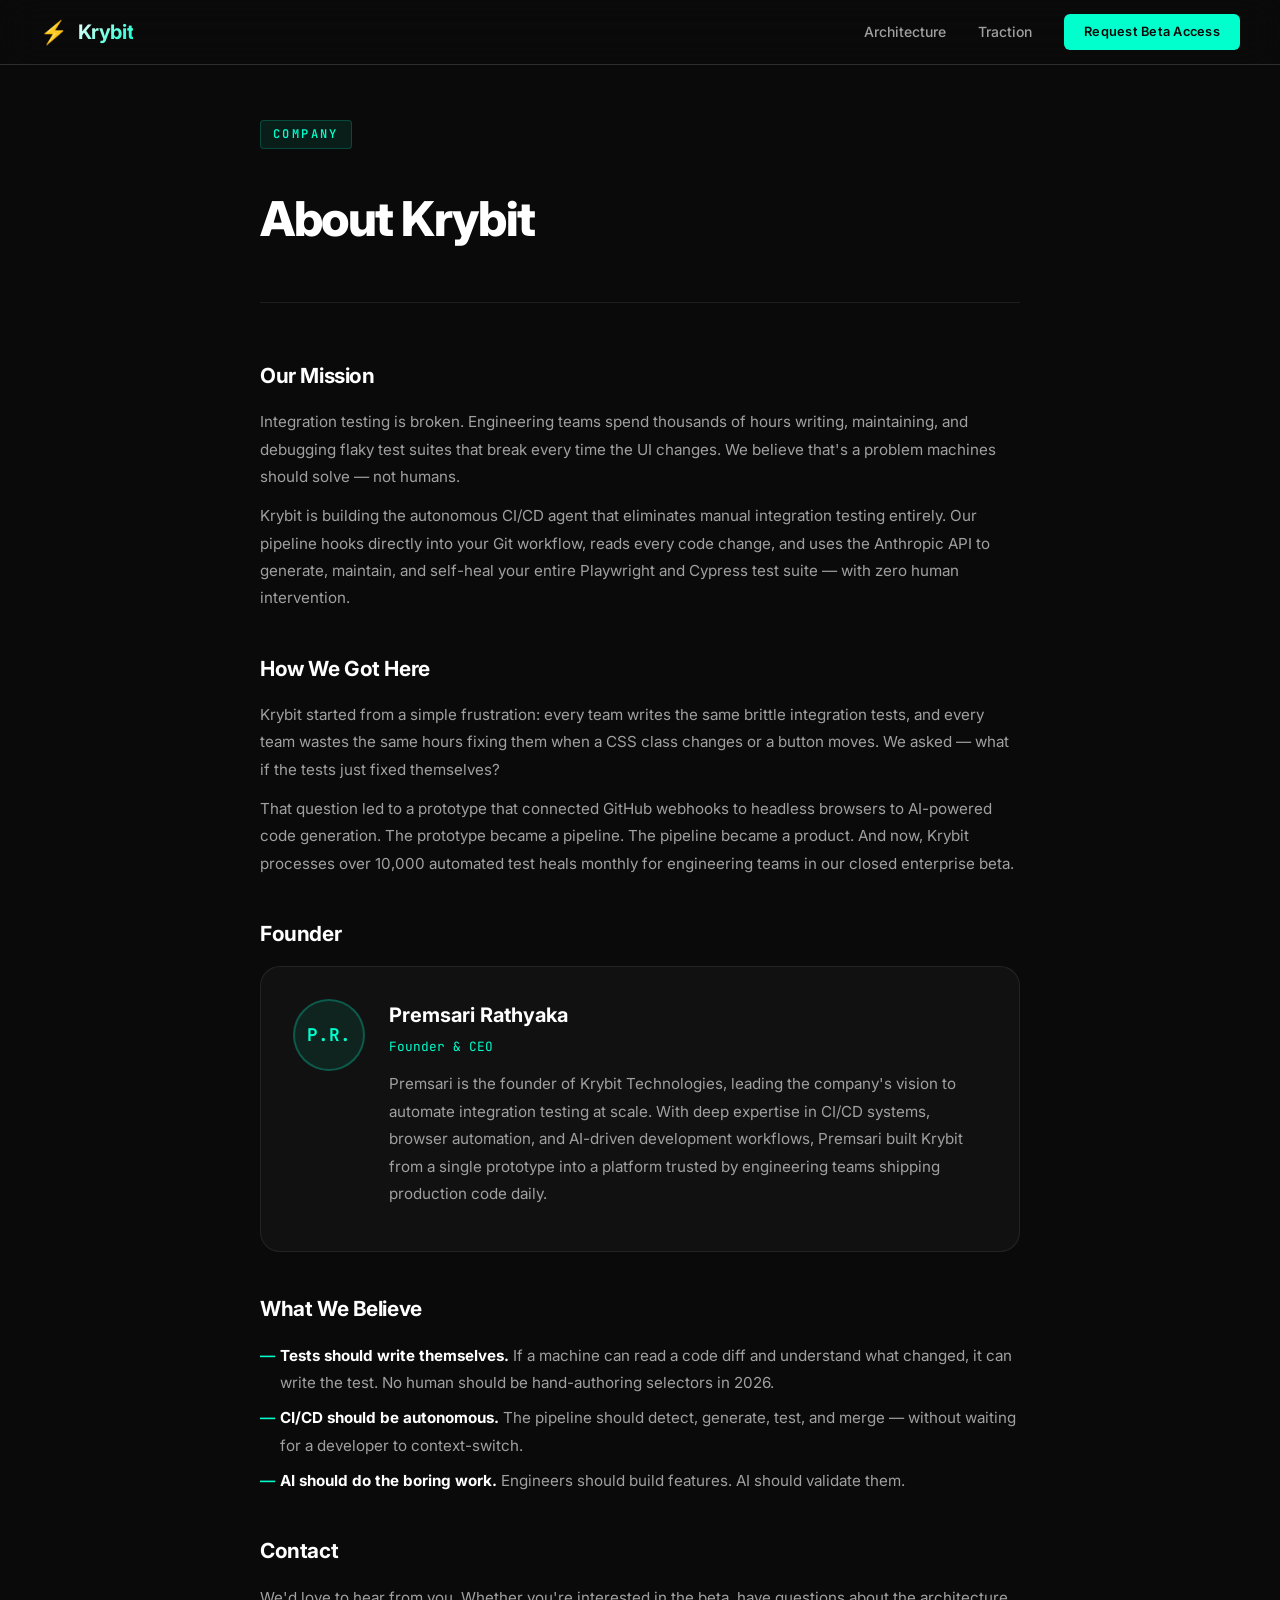
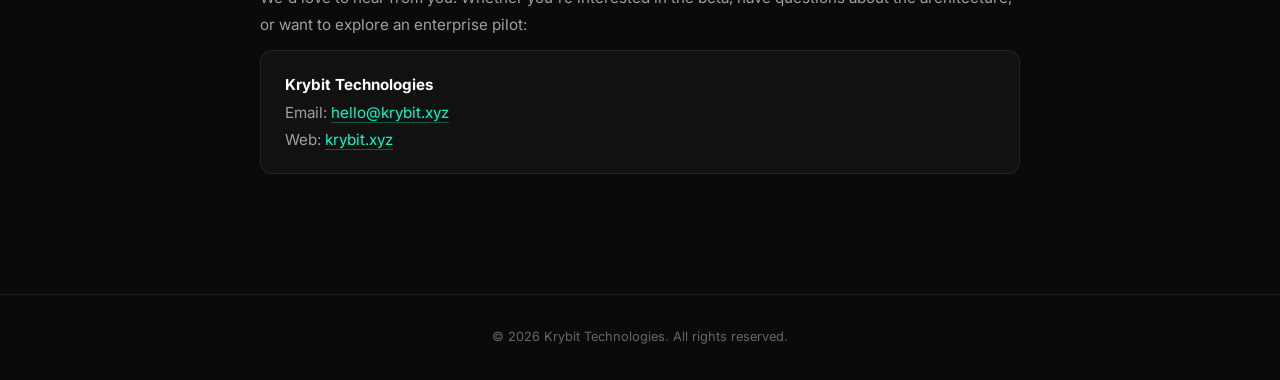
==== about.html @ 14d3768c "update" ====
<!DOCTYPE html>
<html lang="en">
<head>
  <meta charset="UTF-8" />
  <meta name="viewport" content="width=device-width, initial-scale=1.0" />
  <title>About — Krybit Technologies</title>
  <meta name="description" content="About Krybit Technologies — founded by Premsari Rathyaka. Building the autonomous CI/CD test agent powered by Claude." />
  <link rel="preconnect" href="https://fonts.googleapis.com" />
  <link rel="preconnect" href="https://fonts.gstatic.com" crossorigin />
  <link href="https://fonts.googleapis.com/css2?family=Inter:wght@300;400;500;600;700;800;900&family=JetBrains+Mono:wght@400;500;600;700&display=swap" rel="stylesheet" />
  <link rel="stylesheet" href="styles.css" />
  <link rel="stylesheet" href="legal.css" />
  <link rel="icon" href="data:image/svg+xml,<svg xmlns='http://www.w3.org/2000/svg' viewBox='0 0 100 100'><text y='.9em' font-size='90'>⚡</text></svg>" />
</head>
<body>
  <nav id="navbar" class="navbar scrolled">
    <div class="nav-container">
      <a href="index.html" class="nav-logo" id="nav-logo">
        <span class="logo-icon">⚡</span>
        <span class="logo-text">Krybit</span>
      </a>
      <div class="nav-links" id="nav-links">
        <a href="index.html#how-it-works" class="nav-link">Architecture</a>
        <a href="index.html#traction" class="nav-link">Traction</a>
        <a href="index.html#waitlist-section" class="nav-cta-btn" id="nav-cta">Request Beta Access</a>
      </div>
    </div>
  </nav>

  <main class="legal-page about-page">
    <div class="legal-container">
      <div class="legal-header">
        <span class="section-label">Company</span>
        <h1>About Krybit</h1>
      </div>

      <div class="legal-content">
        <section>
          <h2>Our Mission</h2>
          <p>Integration testing is broken. Engineering teams spend thousands of hours writing, maintaining, and debugging flaky test suites that break every time the UI changes. We believe that's a problem machines should solve — not humans.</p>
          <p>Krybit is building the autonomous CI/CD agent that eliminates manual integration testing entirely. Our pipeline hooks directly into your Git workflow, reads every code change, and uses the Anthropic API to generate, maintain, and self-heal your entire Playwright and Cypress test suite — with zero human intervention.</p>
        </section>

        <section>
          <h2>How We Got Here</h2>
          <p>Krybit started from a simple frustration: every team writes the same brittle integration tests, and every team wastes the same hours fixing them when a CSS class changes or a button moves. We asked — what if the tests just fixed themselves?</p>
          <p>That question led to a prototype that connected GitHub webhooks to headless browsers to AI-powered code generation. The prototype became a pipeline. The pipeline became a product. And now, Krybit processes over 10,000 automated test heals monthly for engineering teams in our closed enterprise beta.</p>
        </section>

        <section class="founder-section">
          <h2>Founder</h2>
          <div class="founder-card">
            <div class="founder-avatar">P.R.</div>
            <div class="founder-info">
              <h3>Premsari Rathyaka</h3>
              <p class="founder-title">Founder & CEO</p>
              <p class="founder-bio">Premsari is the founder of Krybit Technologies, leading the company's vision to automate integration testing at scale. With deep expertise in CI/CD systems, browser automation, and AI-driven development workflows, Premsari built Krybit from a single prototype into a platform trusted by engineering teams shipping production code daily.</p>
            </div>
          </div>
        </section>

        <section>
          <h2>What We Believe</h2>
          <ul>
            <li><strong>Tests should write themselves.</strong> If a machine can read a code diff and understand what changed, it can write the test. No human should be hand-authoring selectors in 2026.</li>
            <li><strong>CI/CD should be autonomous.</strong> The pipeline should detect, generate, test, and merge — without waiting for a developer to context-switch.</li>
            <li><strong>AI should do the boring work.</strong> Engineers should build features. AI should validate them.</li>
          </ul>
        </section>

        <section>
          <h2>Contact</h2>
          <p>We'd love to hear from you. Whether you're interested in the beta, have questions about the architecture, or want to explore an enterprise pilot:</p>
          <p class="contact-info">
            <strong>Krybit Technologies</strong><br />
            Email: <a href="mailto:hello@krybit.xyz">hello@krybit.xyz</a><br />
            Web: <a href="https://krybit.xyz">krybit.xyz</a>
          </p>
        </section>
      </div>
    </div>
  </main>

  <footer class="legal-footer">
    <p>&copy; 2026 Krybit Technologies. All rights reserved.</p>
  </footer>
</body>
</html>
---- styles.css ----
/* ============================================
   KRYBIT — Design System & Styles
   ============================================ */

/* --- CSS Custom Properties --- */
:root {
  --bg-primary: #0a0a0a;
  --bg-secondary: #111111;
  --bg-tertiary: #1a1a1a;
  --bg-card: rgba(255, 255, 255, 0.03);
  --bg-card-hover: rgba(255, 255, 255, 0.06);

  --text-primary: #ffffff;
  --text-secondary: #a0a0a0;
  --text-tertiary: #666666;

  --accent: #00ffcc;
  --accent-dim: rgba(0, 255, 204, 0.15);
  --accent-glow: rgba(0, 255, 204, 0.3);
  --accent-subtle: rgba(0, 255, 204, 0.08);

  --claude-accent: #d4a574;
  --claude-dim: rgba(212, 165, 116, 0.15);
  --claude-glow: rgba(212, 165, 116, 0.3);

  --border-primary: rgba(255, 255, 255, 0.08);
  --border-hover: rgba(255, 255, 255, 0.15);
  --border-accent: rgba(0, 255, 204, 0.3);

  --font-sans: 'Inter', -apple-system, BlinkMacSystemFont, sans-serif;
  --font-mono: 'JetBrains Mono', 'Fira Code', monospace;

  --radius-sm: 6px;
  --radius-md: 12px;
  --radius-lg: 20px;
  --radius-xl: 28px;

  --shadow-sm: 0 1px 2px rgba(0, 0, 0, 0.3);
  --shadow-md: 0 4px 16px rgba(0, 0, 0, 0.4);
  --shadow-lg: 0 8px 32px rgba(0, 0, 0, 0.5);
  --shadow-glow: 0 0 40px rgba(0, 255, 204, 0.1);

  --transition-fast: 150ms cubic-bezier(0.4, 0, 0.2, 1);
  --transition-base: 250ms cubic-bezier(0.4, 0, 0.2, 1);
  --transition-slow: 400ms cubic-bezier(0.4, 0, 0.2, 1);

  --container-max: 1200px;
  --container-narrow: 800px;
}

/* --- Reset & Base --- */
*,
*::before,
*::after {
  margin: 0;
  padding: 0;
  box-sizing: border-box;
}

html {
  scroll-behavior: smooth;
  -webkit-font-smoothing: antialiased;
  -moz-osx-font-smoothing: grayscale;
}

body {
  font-family: var(--font-sans);
  background: var(--bg-primary);
  color: var(--text-primary);
  line-height: 1.6;
  overflow-x: hidden;
}

a {
  color: inherit;
  text-decoration: none;
}

img {
  max-width: 100%;
  display: block;
}

/* --- Scanline Overlay (subtle CRT effect) --- */
.scanline-overlay {
  position: fixed;
  top: 0;
  left: 0;
  width: 100%;
  height: 100%;
  pointer-events: none;
  z-index: 9999;
  background: repeating-linear-gradient(
    0deg,
    rgba(0, 0, 0, 0.03) 0px,
    rgba(0, 0, 0, 0.03) 1px,
    transparent 1px,
    transparent 3px
  );
}

/* ============================================
   NAVIGATION
   ============================================ */
.navbar {
  position: fixed;
  top: 0;
  left: 0;
  right: 0;
  z-index: 1000;
  padding: 0 32px;
  background: rgba(10, 10, 10, 0.6);
  backdrop-filter: blur(20px);
  -webkit-backdrop-filter: blur(20px);
  border-bottom: 1px solid var(--border-primary);
  transition: var(--transition-base);
}

.navbar.scrolled {
  background: rgba(10, 10, 10, 0.9);
  border-bottom-color: var(--border-hover);
}

.nav-container {
  max-width: var(--container-max);
  margin: 0 auto;
  display: flex;
  align-items: center;
  justify-content: space-between;
  height: 64px;
}

.nav-logo {
  display: flex;
  align-items: center;
  gap: 10px;
  font-weight: 700;
  font-size: 1.25rem;
  letter-spacing: -0.02em;
}

.logo-icon {
  font-size: 1.4rem;
}

.logo-text {
  background: linear-gradient(135deg, var(--text-primary), var(--accent));
  -webkit-background-clip: text;
  -webkit-text-fill-color: transparent;
  background-clip: text;
}

.nav-links {
  display: flex;
  align-items: center;
  gap: 32px;
}

.nav-link {
  font-size: 0.875rem;
  color: var(--text-secondary);
  transition: color var(--transition-fast);
  font-weight: 500;
}

.nav-link:hover {
  color: var(--text-primary);
}

.nav-cta-btn {
  font-size: 0.8rem;
  font-weight: 600;
  padding: 8px 20px;
  border-radius: var(--radius-sm);
  background: var(--accent);
  color: var(--bg-primary);
  transition: all var(--transition-fast);
  letter-spacing: 0.02em;
}

.nav-cta-btn:hover {
  background: #33ffd6;
  box-shadow: 0 0 20px var(--accent-glow);
}

.nav-hamburger {
  display: none;
  flex-direction: column;
  gap: 5px;
  background: none;
  border: none;
  cursor: pointer;
  padding: 4px;
}

.nav-hamburger span {
  width: 22px;
  height: 2px;
  background: var(--text-primary);
  border-radius: 2px;
  transition: var(--transition-fast);
}

/* ============================================
   HERO SECTION
   ============================================ */
.hero-section {
  position: relative;
  min-height: 100vh;
  display: flex;
  align-items: center;
  justify-content: center;
  padding: 120px 32px 80px;
  overflow: hidden;
}

.hero-grid-bg {
  position: absolute;
  inset: 0;
  background-image:
    linear-gradient(rgba(255, 255, 255, 0.03) 1px, transparent 1px),
    linear-gradient(90deg, rgba(255, 255, 255, 0.03) 1px, transparent 1px);
  background-size: 60px 60px;
  mask-image: radial-gradient(ellipse 70% 60% at 50% 50%, black 20%, transparent 70%);
  -webkit-mask-image: radial-gradient(ellipse 70% 60% at 50% 50%, black 20%, transparent 70%);
}

.hero-glow {
  position: absolute;
  width: 700px;
  height: 700px;
  border-radius: 50%;
  background: radial-gradient(circle, var(--accent-dim) 0%, transparent 70%);
  top: 10%;
  left: 50%;
  transform: translateX(-50%);
  pointer-events: none;
  animation: glowPulse 6s ease-in-out infinite;
}

@keyframes glowPulse {
  0%, 100% { opacity: 0.4; transform: translateX(-50%) scale(1); }
  50% { opacity: 0.7; transform: translateX(-50%) scale(1.05); }
}

.hero-content {
  position: relative;
  z-index: 2;
  max-width: var(--container-max);
  text-align: center;
}

.hero-badge {
  display: inline-flex;
  align-items: center;
  gap: 8px;
  padding: 6px 16px;
  border-radius: 100px;
  background: var(--accent-subtle);
  border: 1px solid rgba(0, 255, 204, 0.2);
  font-size: 0.8rem;
  font-weight: 500;
  color: var(--accent);
  margin-bottom: 32px;
  animation: fadeInDown 0.8s ease-out;
}

.badge-dot {
  width: 6px;
  height: 6px;
  border-radius: 50%;
  background: var(--accent);
  animation: pulse 2s ease-in-out infinite;
}

@keyframes pulse {
  0%, 100% { opacity: 1; }
  50% { opacity: 0.3; }
}

@keyframes fadeInDown {
  from { opacity: 0; transform: translateY(-20px); }
  to { opacity: 1; transform: translateY(0); }
}

.hero-headline {
  font-size: clamp(3rem, 7vw, 5.5rem);
  font-weight: 900;
  line-height: 1.05;
  letter-spacing: -0.04em;
  margin-bottom: 24px;
  animation: fadeInUp 0.8s ease-out 0.1s both;
}

.hero-headline-accent {
  background: linear-gradient(135deg, var(--accent), #00cc99);
  -webkit-background-clip: text;
  -webkit-text-fill-color: transparent;
  background-clip: text;
}

@keyframes fadeInUp {
  from { opacity: 0; transform: translateY(30px); }
  to { opacity: 1; transform: translateY(0); }
}

.hero-subheadline {
  font-size: clamp(1rem, 2vw, 1.25rem);
  color: var(--text-secondary);
  max-width: 700px;
  margin: 0 auto 40px;
  line-height: 1.7;
  font-weight: 400;
  animation: fadeInUp 0.8s ease-out 0.2s both;
}

.mono-highlight {
  font-family: var(--font-mono);
  font-size: 0.9em;
  color: var(--accent);
  background: var(--accent-subtle);
  padding: 2px 8px;
  border-radius: 4px;
  border: 1px solid rgba(0, 255, 204, 0.15);
}

.claude-highlight {
  color: var(--claude-accent);
  font-weight: 600;
}

.hero-cta-group {
  display: flex;
  gap: 16px;
  justify-content: center;
  margin-bottom: 64px;
  animation: fadeInUp 0.8s ease-out 0.3s both;
}

.btn-primary {
  display: inline-flex;
  align-items: center;
  gap: 8px;
  padding: 14px 28px;
  border-radius: var(--radius-sm);
  background: var(--accent);
  color: var(--bg-primary);
  font-weight: 700;
  font-size: 0.9rem;
  border: none;
  cursor: pointer;
  transition: all var(--transition-fast);
  letter-spacing: 0.01em;
}

.btn-primary:hover {
  background: #33ffd6;
  box-shadow: 0 0 30px var(--accent-glow), 0 0 60px rgba(0, 255, 204, 0.15);
  transform: translateY(-1px);
}

.btn-secondary {
  display: inline-flex;
  align-items: center;
  gap: 8px;
  padding: 14px 28px;
  border-radius: var(--radius-sm);
  background: transparent;
  color: var(--text-primary);
  font-weight: 600;
  font-size: 0.9rem;
  border: 1px solid var(--border-hover);
  cursor: pointer;
  transition: all var(--transition-fast);
}

.btn-secondary:hover {
  border-color: var(--accent);
  color: var(--accent);
  background: var(--accent-subtle);
}

/* --- Terminal Window --- */
.terminal-wrapper {
  max-width: 680px;
  margin: 0 auto;
  border-radius: var(--radius-md);
  overflow: hidden;
  border: 1px solid var(--border-primary);
  background: #0d0d0d;
  box-shadow: var(--shadow-lg), 0 0 60px rgba(0, 255, 204, 0.05);
  animation: fadeInUp 1s ease-out 0.5s both;
}

.terminal-chrome {
  display: flex;
  align-items: center;
  gap: 12px;
  padding: 12px 16px;
  background: #161616;
  border-bottom: 1px solid var(--border-primary);
}

.terminal-dots {
  display: flex;
  gap: 6px;
}

.dot {
  width: 10px;
  height: 10px;
  border-radius: 50%;
}

.dot-red { background: #ff5f57; }
.dot-yellow { background: #febc2e; }
.dot-green { background: #28c840; }

.terminal-title {
  font-family: var(--font-mono);
  font-size: 0.7rem;
  color: var(--text-tertiary);
  flex: 1;
  text-align: center;
}

.terminal-body {
  padding: 24px;
  min-height: 200px;
  font-family: var(--font-mono);
  font-size: 0.82rem;
  line-height: 1.8;
  position: relative;
}

.terminal-line {
  opacity: 0;
  animation: terminalFadeIn 0.3s ease-out forwards;
}

.terminal-line .prompt {
  color: var(--accent);
  user-select: none;
}

.terminal-line .cmd {
  color: var(--text-secondary);
}

.terminal-line.success .cmd {
  color: #28c840;
}

.terminal-line.info .cmd {
  color: var(--claude-accent);
}

.terminal-line.warn .cmd {
  color: #febc2e;
}

@keyframes terminalFadeIn {
  from { opacity: 0; transform: translateX(-10px); }
  to { opacity: 1; transform: translateX(0); }
}

.terminal-cursor {
  color: var(--accent);
  animation: blink 1s step-end infinite;
  font-size: 0.82rem;
}

@keyframes blink {
  50% { opacity: 0; }
}

/* --- Scroll Indicator --- */
.hero-scroll-indicator {
  position: absolute;
  bottom: 40px;
  left: 50%;
  transform: translateX(-50%);
  display: flex;
  flex-direction: column;
  align-items: center;
  gap: 8px;
  color: var(--text-tertiary);
  font-size: 0.7rem;
  letter-spacing: 0.15em;
  text-transform: uppercase;
  animation: fadeInUp 1s ease-out 1s both;
}

.scroll-line {
  width: 1px;
  height: 32px;
  background: linear-gradient(to bottom, var(--text-tertiary), transparent);
  animation: scrollPulse 2s ease-in-out infinite;
}

@keyframes scrollPulse {
  0%, 100% { opacity: 0.5; transform: scaleY(1); }
  50% { opacity: 1; transform: scaleY(1.3); }
}

/* ============================================
   SECTION COMMON
   ============================================ */
.section {
  padding: 120px 32px;
  position: relative;
}

.section-container {
  max-width: var(--container-max);
  margin: 0 auto;
}

.section-header {
  text-align: center;
  margin-bottom: 72px;
}

.section-label {
  display: inline-block;
  font-family: var(--font-mono);
  font-size: 0.75rem;
  font-weight: 600;
  color: var(--accent);
  text-transform: uppercase;
  letter-spacing: 0.2em;
  margin-bottom: 16px;
  padding: 4px 12px;
  border: 1px solid rgba(0, 255, 204, 0.2);
  border-radius: 4px;
  background: var(--accent-subtle);
}

.section-title {
  font-size: clamp(2rem, 4vw, 3rem);
  font-weight: 800;
  letter-spacing: -0.03em;
  line-height: 1.15;
  margin-bottom: 20px;
}

.accent-text {
  background: linear-gradient(135deg, var(--accent), #00cc99);
  -webkit-background-clip: text;
  -webkit-text-fill-color: transparent;
  background-clip: text;
}

.section-desc {
  font-size: 1.05rem;
  color: var(--text-secondary);
  max-width: 600px;
  margin: 0 auto;
  line-height: 1.7;
}

/* ============================================
   HOW IT WORKS — Pipeline Cards
   ============================================ */
.how-it-works-section {
  background: var(--bg-secondary);
}

.pipeline-steps {
  display: grid;
  grid-template-columns: repeat(3, 1fr);
  gap: 24px;
}

.pipeline-card {
  position: relative;
  padding: 40px 32px;
  border-radius: var(--radius-lg);
  background: var(--bg-card);
  border: 1px solid var(--border-primary);
  transition: all var(--transition-slow);
  overflow: hidden;
}

.pipeline-card::before {
  content: '';
  position: absolute;
  inset: 0;
  border-radius: inherit;
  padding: 1px;
  background: linear-gradient(135deg, transparent, rgba(255, 255, 255, 0.05), transparent);
  mask: linear-gradient(#fff 0 0) content-box, linear-gradient(#fff 0 0);
  -webkit-mask: linear-gradient(#fff 0 0) content-box, linear-gradient(#fff 0 0);
  mask-composite: exclude;
  -webkit-mask-composite: xor;
  pointer-events: none;
  opacity: 0;
  transition: opacity var(--transition-slow);
}

.pipeline-card:hover {
  border-color: var(--border-hover);
  background: var(--bg-card-hover);
  transform: translateY(-4px);
  box-shadow: var(--shadow-lg);
}

.pipeline-card:hover::before {
  opacity: 1;
}

.pipeline-card.featured {
  border-color: rgba(212, 165, 116, 0.3);
  background: rgba(212, 165, 116, 0.03);
}

.pipeline-card.featured:hover {
  border-color: rgba(212, 165, 116, 0.5);
  box-shadow: 0 8px 40px rgba(212, 165, 116, 0.1);
}

.pipeline-card-number {
  font-family: var(--font-mono);
  font-size: 0.7rem;
  color: var(--text-tertiary);
  letter-spacing: 0.1em;
  margin-bottom: 24px;
}

.pipeline-card-icon {
  width: 56px;
  height: 56px;
  border-radius: var(--radius-md);
  background: var(--accent-subtle);
  border: 1px solid rgba(0, 255, 204, 0.15);
  display: flex;
  align-items: center;
  justify-content: center;
  margin-bottom: 24px;
  color: var(--accent);
}

.pipeline-card-icon.claude-icon {
  background: var(--claude-dim);
  border-color: rgba(212, 165, 116, 0.2);
  color: var(--claude-accent);
}

.pipeline-card-title {
  font-size: 1.25rem;
  font-weight: 700;
  margin-bottom: 12px;
  letter-spacing: -0.02em;
}

.pipeline-card-desc {
  font-size: 0.9rem;
  color: var(--text-secondary);
  line-height: 1.7;
  margin-bottom: 24px;
}

.pipeline-card-tags {
  display: flex;
  flex-wrap: wrap;
  gap: 8px;
}

.tag {
  font-family: var(--font-mono);
  font-size: 0.68rem;
  padding: 4px 10px;
  border-radius: 4px;
  background: rgba(255, 255, 255, 0.05);
  border: 1px solid var(--border-primary);
  color: var(--text-secondary);
  letter-spacing: 0.02em;
}

.tag.claude-tag {
  background: var(--claude-dim);
  border-color: rgba(212, 165, 116, 0.2);
  color: var(--claude-accent);
}

/* ============================================
   PIPELINE VISUALIZATION
   ============================================ */
.pipeline-viz-section {
  background: var(--bg-primary);
  overflow: hidden;
}

.pipeline-viz {
  max-width: 900px;
  margin: 0 auto;
}

.pipeline-viz-track {
  display: flex;
  align-items: center;
  justify-content: center;
  gap: 0;
  margin-bottom: 40px;
  padding: 32px 0;
}

.pipeline-node {
  display: flex;
  flex-direction: column;
  align-items: center;
  gap: 12px;
  cursor: pointer;
  transition: all var(--transition-base);
}

.pipeline-node .node-icon {
  width: 52px;
  height: 52px;
  border-radius: 50%;
  background: var(--bg-tertiary);
  border: 2px solid var(--border-primary);
  display: flex;
  align-items: center;
  justify-content: center;
  color: var(--text-secondary);
  transition: all var(--transition-base);
}

.pipeline-node:hover .node-icon,
.pipeline-node.active .node-icon {
  border-color: var(--accent);
  color: var(--accent);
  background: var(--accent-subtle);
  box-shadow: 0 0 20px var(--accent-dim);
}

.pipeline-node.claude-node:hover .node-icon,
.pipeline-node.claude-node.active .node-icon {
  border-color: var(--claude-accent);
  color: var(--claude-accent);
  background: var(--claude-dim);
  box-shadow: 0 0 20px var(--claude-dim);
}

.pipeline-node .node-label {
  font-family: var(--font-mono);
  font-size: 0.7rem;
  color: var(--text-tertiary);
  text-transform: uppercase;
  letter-spacing: 0.1em;
  transition: color var(--transition-fast);
}

.pipeline-node:hover .node-label,
.pipeline-node.active .node-label {
  color: var(--text-primary);
}

.pipeline-connector {
  width: 60px;
  height: 2px;
  position: relative;
  margin: 0 4px;
  margin-bottom: 30px;
}

.connector-line {
  position: absolute;
  top: 0;
  left: 0;
  width: 100%;
  height: 100%;
  background: var(--border-primary);
  border-radius: 2px;
  overflow: hidden;
}

.connector-line::after {
  content: '';
  position: absolute;
  top: 0;
  left: -100%;
  width: 60%;
  height: 100%;
  background: linear-gradient(90deg, transparent, var(--accent), transparent);
  animation: connectorFlow 3s ease-in-out infinite;
}

@keyframes connectorFlow {
  0% { left: -60%; }
  100% { left: 160%; }
}

.pipeline-viz-detail {
  border-radius: var(--radius-md);
  background: #0d0d0d;
  border: 1px solid var(--border-primary);
  padding: 24px;
  min-height: 60px;
}

.detail-code {
  font-family: var(--font-mono);
  font-size: 0.82rem;
  color: var(--text-secondary);
  display: flex;
  align-items: center;
  gap: 8px;
}

.detail-prompt {
  color: var(--accent);
  user-select: none;
}

.detail-cursor {
  color: var(--accent);
  animation: blink 1s step-end infinite;
}

/* ============================================
   TRACTION SECTION
   ============================================ */
.traction-section {
  background: var(--bg-secondary);
}

.stats-grid {
  display: grid;
  grid-template-columns: repeat(4, 1fr);
  gap: 24px;
  margin-bottom: 48px;
}

.stat-card {
  text-align: center;
  padding: 40px 24px;
  border-radius: var(--radius-lg);
  background: var(--bg-card);
  border: 1px solid var(--border-primary);
  transition: all var(--transition-slow);
  position: relative;
  overflow: hidden;
}

.stat-card::after {
  content: '';
  position: absolute;
  bottom: 0;
  left: 50%;
  transform: translateX(-50%);
  width: 60%;
  height: 2px;
  background: linear-gradient(90deg, transparent, var(--accent), transparent);
  opacity: 0;
  transition: opacity var(--transition-slow);
}

.stat-card:hover {
  border-color: var(--border-accent);
  transform: translateY(-2px);
}

.stat-card:hover::after {
  opacity: 1;
}

.stat-number {
  font-family: var(--font-mono);
  font-size: clamp(2rem, 3.5vw, 3rem);
  font-weight: 700;
  color: var(--accent);
  display: inline;
}

.stat-suffix {
  font-family: var(--font-mono);
  font-size: clamp(1.2rem, 2vw, 1.8rem);
  font-weight: 700;
  color: var(--accent);
  display: inline;
}

.stat-label {
  font-size: 0.85rem;
  color: var(--text-secondary);
  margin-top: 12px;
  line-height: 1.5;
}

.trusted-banner {
  text-align: center;
  padding: 32px 40px;
  border-radius: var(--radius-lg);
  background: var(--accent-subtle);
  border: 1px solid rgba(0, 255, 204, 0.15);
  margin-bottom: 48px;
}

.trusted-text {
  font-size: 1rem;
  color: var(--text-secondary);
  line-height: 1.7;
}

.trusted-text strong {
  color: var(--accent);
}

.testimonials-grid {
  display: grid;
  grid-template-columns: repeat(3, 1fr);
  gap: 24px;
}

.testimonial-card {
  padding: 32px;
  border-radius: var(--radius-lg);
  background: var(--bg-card);
  border: 1px solid var(--border-primary);
  transition: all var(--transition-slow);
  display: flex;
  flex-direction: column;
  justify-content: space-between;
}

.testimonial-card:hover {
  border-color: var(--border-hover);
  background: var(--bg-card-hover);
}

.testimonial-quote {
  font-size: 0.95rem;
  color: var(--text-secondary);
  line-height: 1.7;
  margin-bottom: 24px;
  font-style: italic;
}

.testimonial-quote::before {
  content: '"';
  display: none;
}

.testimonial-author {
  display: flex;
  align-items: center;
  gap: 12px;
}

.testimonial-avatar {
  width: 40px;
  height: 40px;
  border-radius: 50%;
  background: var(--accent-subtle);
  border: 1px solid rgba(0, 255, 204, 0.2);
  display: flex;
  align-items: center;
  justify-content: center;
  font-family: var(--font-mono);
  font-size: 0.75rem;
  font-weight: 600;
  color: var(--accent);
  flex-shrink: 0;
}

.testimonial-name {
  font-size: 0.85rem;
  font-weight: 600;
  color: var(--text-primary);
}

.testimonial-company {
  font-size: 0.75rem;
  color: var(--text-tertiary);
  font-family: var(--font-mono);
}

/* ============================================
   WAITLIST SECTION
   ============================================ */
.waitlist-section {
  background: var(--bg-primary);
  padding: 120px 32px;
}

.waitlist-card {
  position: relative;
  max-width: 700px;
  margin: 0 auto;
  text-align: center;
  padding: 64px 48px;
  border-radius: var(--radius-xl);
  background: var(--bg-card);
  border: 1px solid var(--border-primary);
  overflow: hidden;
}

.waitlist-glow {
  position: absolute;
  top: -50%;
  left: 50%;
  transform: translateX(-50%);
  width: 400px;
  height: 400px;
  border-radius: 50%;
  background: radial-gradient(circle, var(--accent-dim) 0%, transparent 70%);
  pointer-events: none;
  opacity: 0.5;
}

.waitlist-title {
  font-size: clamp(1.5rem, 3vw, 2.25rem);
  font-weight: 800;
  letter-spacing: -0.03em;
  margin-bottom: 16px;
  position: relative;
}

.waitlist-desc {
  font-size: 1rem;
  color: var(--text-secondary);
  margin-bottom: 32px;
  position: relative;
}

.waitlist-form {
  position: relative;
}

.input-group {
  display: flex;
  gap: 12px;
  max-width: 480px;
  margin: 0 auto;
}

.waitlist-input {
  flex: 1;
  padding: 14px 18px;
  border-radius: var(--radius-sm);
  background: var(--bg-tertiary);
  border: 1px solid var(--border-primary);
  color: var(--text-primary);
  font-family: var(--font-sans);
  font-size: 0.9rem;
  outline: none;
  transition: border-color var(--transition-fast);
}

.waitlist-input::placeholder {
  color: var(--text-tertiary);
}

.waitlist-input:focus {
  border-color: var(--accent);
  box-shadow: 0 0 0 3px var(--accent-dim);
}

.waitlist-btn {
  white-space: nowrap;
  flex-shrink: 0;
}

.waitlist-note {
  font-size: 0.75rem;
  color: var(--text-tertiary);
  margin-top: 16px;
}

/* --- Waitlist Success State --- */
.waitlist-success {
  position: relative;
}

.success-icon {
  display: flex;
  align-items: center;
  justify-content: center;
  margin-bottom: 24px;
  color: #28c840;
}

.success-icon svg {
  filter: drop-shadow(0 0 12px rgba(40, 200, 64, 0.4));
}

.waitlist-success .waitlist-title {
  color: #28c840;
}

.waitlist-success .waitlist-desc strong {
  color: var(--accent);
  font-family: var(--font-mono);
  font-size: 0.9em;
}

/* ============================================
   FOOTER
   ============================================ */
.footer {
  background: var(--bg-secondary);
  border-top: 1px solid var(--border-primary);
  padding: 64px 32px 32px;
}

.footer-container {
  max-width: var(--container-max);
  margin: 0 auto;
}

.footer-top {
  display: flex;
  justify-content: space-between;
  gap: 64px;
  margin-bottom: 48px;
}

.footer-brand {
  max-width: 280px;
}

.footer-logo {
  display: flex;
  align-items: center;
  gap: 10px;
  font-weight: 700;
  font-size: 1.2rem;
  margin-bottom: 16px;
}

.footer-tagline {
  font-size: 0.85rem;
  color: var(--text-tertiary);
  line-height: 1.6;
}

.footer-email {
  margin-top: 12px;
}

.footer-email a {
  font-family: var(--font-mono);
  font-size: 0.82rem;
  color: var(--accent);
  transition: color var(--transition-fast);
}

.footer-email a:hover {
  color: #33ffd6;
}

.footer-links-group {
  display: flex;
  gap: 64px;
}

.footer-col {
  display: flex;
  flex-direction: column;
  gap: 12px;
}

.footer-col h4 {
  font-size: 0.8rem;
  font-weight: 600;
  text-transform: uppercase;
  letter-spacing: 0.1em;
  color: var(--text-primary);
  margin-bottom: 4px;
}

.footer-col a {
  font-size: 0.85rem;
  color: var(--text-tertiary);
  transition: color var(--transition-fast);
}

.footer-col a:hover {
  color: var(--text-primary);
}

.footer-bottom {
  display: flex;
  justify-content: center;
  align-items: center;
  padding-top: 32px;
  border-top: 1px solid var(--border-primary);
}

.footer-bottom p {
  font-size: 0.8rem;
  color: var(--text-tertiary);
}

/* ============================================
   SCROLL REVEAL ANIMATION
   ============================================ */
.reveal {
  opacity: 0;
  transform: translateY(40px);
  transition: opacity 0.8s ease-out, transform 0.8s ease-out;
}

.reveal.visible {
  opacity: 1;
  transform: translateY(0);
}

/* ============================================
   RESPONSIVE DESIGN
   ============================================ */
@media (max-width: 1024px) {
  .pipeline-steps {
    grid-template-columns: 1fr;
    gap: 20px;
  }

  .stats-grid {
    grid-template-columns: repeat(2, 1fr);
  }

  .testimonials-grid {
    grid-template-columns: 1fr;
  }

  .footer-top {
    flex-direction: column;
    gap: 40px;
  }
}

@media (max-width: 768px) {
  .nav-links {
    display: none;
    position: absolute;
    top: 64px;
    left: 0;
    right: 0;
    flex-direction: column;
    background: rgba(10, 10, 10, 0.95);
    backdrop-filter: blur(20px);
    padding: 24px 32px;
    border-bottom: 1px solid var(--border-primary);
    gap: 20px;
  }

  .nav-links.open {
    display: flex;
  }

  .nav-hamburger {
    display: flex;
  }

  .hero-section {
    padding: 100px 20px 60px;
  }

  .section {
    padding: 80px 20px;
  }

  .hero-cta-group {
    flex-direction: column;
    align-items: center;
  }

  .hide-mobile {
    display: none;
  }

  .stats-grid {
    grid-template-columns: 1fr 1fr;
    gap: 16px;
  }

  .stat-card {
    padding: 24px 16px;
  }

  .input-group {
    flex-direction: column;
  }

  .waitlist-card {
    padding: 40px 24px;
  }

  .pipeline-viz-track {
    flex-wrap: wrap;
    gap: 8px;
  }

  .pipeline-connector {
    width: 30px;
  }

  .footer-links-group {
    flex-direction: column;
    gap: 32px;
  }

  .footer-bottom {
    flex-direction: column;
    gap: 16px;
    text-align: center;
  }

  .hero-scroll-indicator {
    display: none;
  }
}

@media (max-width: 480px) {
  .stats-grid {
    grid-template-columns: 1fr;
  }

  .pipeline-viz-track {
    flex-direction: column;
  }

  .pipeline-connector {
    width: 2px;
    height: 30px;
    margin: 4px 0;
  }

  .connector-line::after {
    animation-name: connectorFlowVertical;
  }

  @keyframes connectorFlowVertical {
    0% { top: -60%; left: 0; width: 100%; height: 60%; }
    100% { top: 160%; left: 0; width: 100%; height: 60%; }
  }
}
---- legal.css ----
/* ============================================
   LEGAL & ABOUT PAGES
   ============================================ */

.legal-page {
  padding: 120px 32px 80px;
  min-height: calc(100vh - 80px);
}

.legal-container {
  max-width: 760px;
  margin: 0 auto;
}

.legal-header {
  margin-bottom: 56px;
  padding-bottom: 32px;
  border-bottom: 1px solid var(--border-primary);
}

.legal-header h1 {
  font-size: clamp(2rem, 4vw, 3rem);
  font-weight: 800;
  letter-spacing: -0.03em;
  margin-top: 16px;
  margin-bottom: 12px;
}

.legal-updated {
  font-size: 0.85rem;
  color: var(--text-tertiary);
  font-family: var(--font-mono);
}

.legal-content section {
  margin-bottom: 40px;
}

.legal-content h2 {
  font-size: 1.3rem;
  font-weight: 700;
  margin-bottom: 16px;
  letter-spacing: -0.02em;
  color: var(--text-primary);
}

.legal-content h3 {
  font-size: 1.05rem;
  font-weight: 600;
  margin-top: 20px;
  margin-bottom: 12px;
  color: var(--text-primary);
}

.legal-content p {
  font-size: 0.95rem;
  color: var(--text-secondary);
  line-height: 1.8;
  margin-bottom: 12px;
}

.legal-content ul {
  list-style: none;
  padding: 0;
  margin-bottom: 16px;
}

.legal-content ul li {
  position: relative;
  padding-left: 20px;
  font-size: 0.95rem;
  color: var(--text-secondary);
  line-height: 1.8;
  margin-bottom: 8px;
}

.legal-content ul li::before {
  content: '—';
  position: absolute;
  left: 0;
  color: var(--accent);
  font-weight: 600;
}

.legal-content ul li strong {
  color: var(--text-primary);
}

.legal-content a {
  color: var(--accent);
  text-decoration: none;
  border-bottom: 1px solid rgba(0, 255, 204, 0.3);
  transition: border-color var(--transition-fast);
}

.legal-content a:hover {
  border-bottom-color: var(--accent);
}

.contact-info {
  padding: 20px 24px;
  background: var(--bg-card);
  border: 1px solid var(--border-primary);
  border-radius: var(--radius-md);
  margin-top: 8px;
}

.contact-info strong {
  color: var(--text-primary);
}

/* --- Founder Card --- */
.founder-card {
  display: flex;
  align-items: flex-start;
  gap: 24px;
  padding: 32px;
  background: var(--bg-card);
  border: 1px solid var(--border-primary);
  border-radius: var(--radius-lg);
  margin-top: 16px;
}

.founder-avatar {
  width: 72px;
  height: 72px;
  border-radius: 50%;
  background: var(--accent-subtle);
  border: 2px solid rgba(0, 255, 204, 0.25);
  display: flex;
  align-items: center;
  justify-content: center;
  font-family: var(--font-mono);
  font-size: 1.1rem;
  font-weight: 700;
  color: var(--accent);
  flex-shrink: 0;
}

.founder-info h3 {
  font-size: 1.25rem;
  font-weight: 700;
  margin-top: 0;
  margin-bottom: 4px;
  color: var(--text-primary);
}

.founder-title {
  font-family: var(--font-mono);
  font-size: 0.8rem !important;
  color: var(--accent) !important;
  margin-bottom: 12px !important;
}

.founder-bio {
  font-size: 0.9rem;
  color: var(--text-secondary);
  line-height: 1.7;
}

/* --- Legal Footer --- */
.legal-footer {
  padding: 32px;
  text-align: center;
  border-top: 1px solid var(--border-primary);
}

.legal-footer p {
  font-size: 0.8rem;
  color: var(--text-tertiary);
}

/* --- Responsive --- */
@media (max-width: 768px) {
  .legal-page {
    padding: 100px 20px 60px;
  }

  .founder-card {
    flex-direction: column;
    align-items: center;
    text-align: center;
  }
}
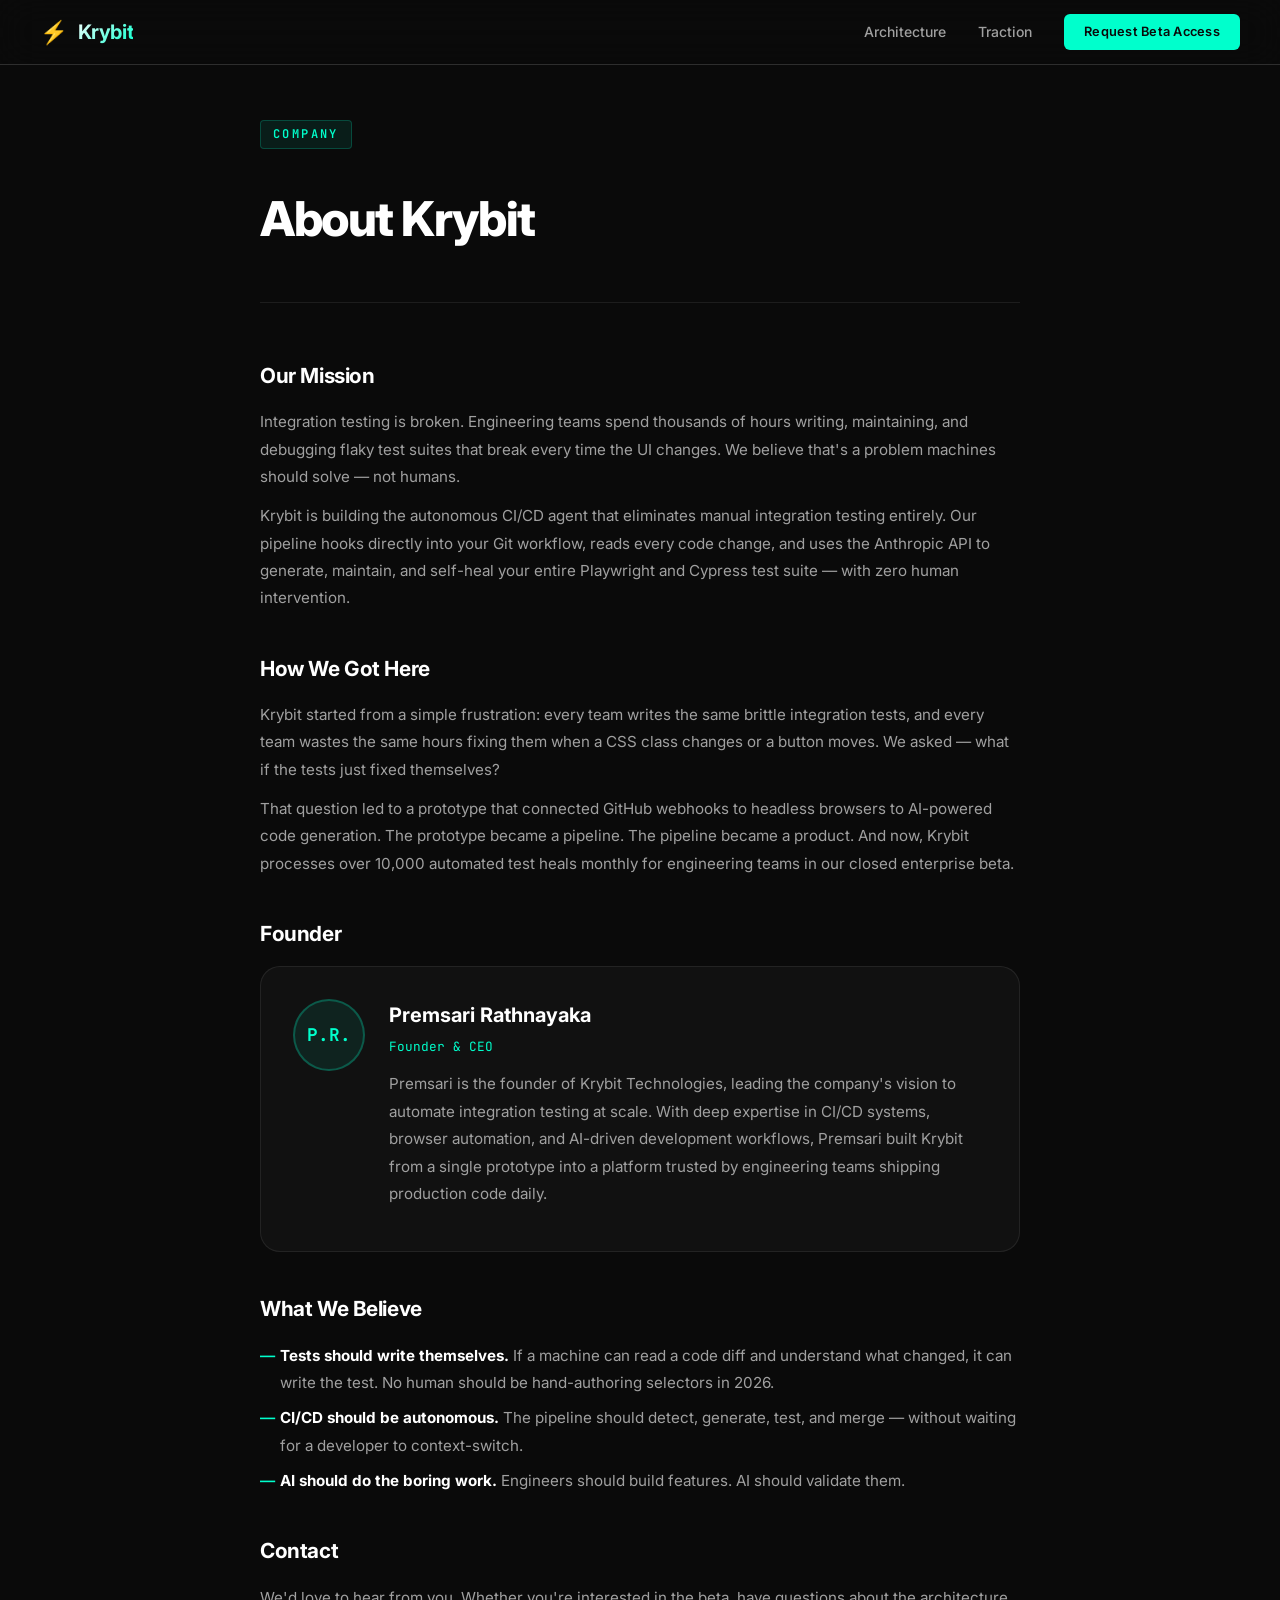
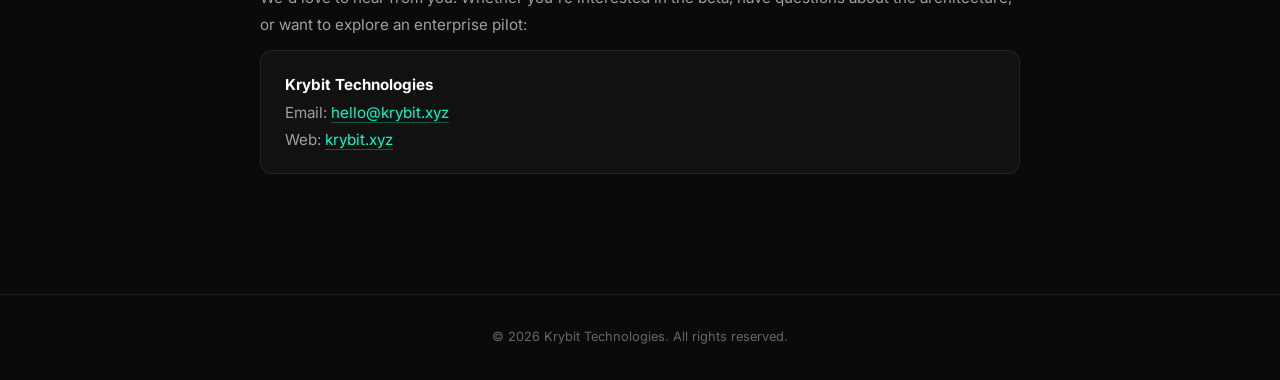
==== commit c89479f8: "namehcage" ====
--- a/about.html
+++ b/about.html
@@ -1,17 +1,23 @@
 <!DOCTYPE html>
 <html lang="en">
+
 <head>
   <meta charset="UTF-8" />
   <meta name="viewport" content="width=device-width, initial-scale=1.0" />
   <title>About — Krybit Technologies</title>
-  <meta name="description" content="About Krybit Technologies — founded by Premsari Rathyaka. Building the autonomous CI/CD test agent powered by Claude." />
+  <meta name="description"
+    content="About Krybit Technologies — founded by Premsari Rathnayaka. Building the autonomous CI/CD test agent powered by Claude." />
   <link rel="preconnect" href="https://fonts.googleapis.com" />
   <link rel="preconnect" href="https://fonts.gstatic.com" crossorigin />
-  <link href="https://fonts.googleapis.com/css2?family=Inter:wght@300;400;500;600;700;800;900&family=JetBrains+Mono:wght@400;500;600;700&display=swap" rel="stylesheet" />
+  <link
+    href="https://fonts.googleapis.com/css2?family=Inter:wght@300;400;500;600;700;800;900&family=JetBrains+Mono:wght@400;500;600;700&display=swap"
+    rel="stylesheet" />
   <link rel="stylesheet" href="styles.css" />
   <link rel="stylesheet" href="legal.css" />
-  <link rel="icon" href="data:image/svg+xml,<svg xmlns='http://www.w3.org/2000/svg' viewBox='0 0 100 100'><text y='.9em' font-size='90'>⚡</text></svg>" />
+  <link rel="icon"
+    href="data:image/svg+xml,<svg xmlns='http://www.w3.org/2000/svg' viewBox='0 0 100 100'><text y='.9em' font-size='90'>⚡</text></svg>" />
 </head>
+
 <body>
   <nav id="navbar" class="navbar scrolled">
     <div class="nav-container">
@@ -37,14 +43,23 @@
       <div class="legal-content">
         <section>
           <h2>Our Mission</h2>
-          <p>Integration testing is broken. Engineering teams spend thousands of hours writing, maintaining, and debugging flaky test suites that break every time the UI changes. We believe that's a problem machines should solve — not humans.</p>
-          <p>Krybit is building the autonomous CI/CD agent that eliminates manual integration testing entirely. Our pipeline hooks directly into your Git workflow, reads every code change, and uses the Anthropic API to generate, maintain, and self-heal your entire Playwright and Cypress test suite — with zero human intervention.</p>
+          <p>Integration testing is broken. Engineering teams spend thousands of hours writing, maintaining, and
+            debugging flaky test suites that break every time the UI changes. We believe that's a problem machines
+            should solve — not humans.</p>
+          <p>Krybit is building the autonomous CI/CD agent that eliminates manual integration testing entirely. Our
+            pipeline hooks directly into your Git workflow, reads every code change, and uses the Anthropic API to
+            generate, maintain, and self-heal your entire Playwright and Cypress test suite — with zero human
+            intervention.</p>
         </section>
 
         <section>
           <h2>How We Got Here</h2>
-          <p>Krybit started from a simple frustration: every team writes the same brittle integration tests, and every team wastes the same hours fixing them when a CSS class changes or a button moves. We asked — what if the tests just fixed themselves?</p>
-          <p>That question led to a prototype that connected GitHub webhooks to headless browsers to AI-powered code generation. The prototype became a pipeline. The pipeline became a product. And now, Krybit processes over 10,000 automated test heals monthly for engineering teams in our closed enterprise beta.</p>
+          <p>Krybit started from a simple frustration: every team writes the same brittle integration tests, and every
+            team wastes the same hours fixing them when a CSS class changes or a button moves. We asked — what if the
+            tests just fixed themselves?</p>
+          <p>That question led to a prototype that connected GitHub webhooks to headless browsers to AI-powered code
+            generation. The prototype became a pipeline. The pipeline became a product. And now, Krybit processes over
+            10,000 automated test heals monthly for engineering teams in our closed enterprise beta.</p>
         </section>
 
         <section class="founder-section">
@@ -52,9 +67,12 @@
           <div class="founder-card">
             <div class="founder-avatar">P.R.</div>
             <div class="founder-info">
-              <h3>Premsari Rathyaka</h3>
+              <h3>Premsari Rathnayaka</h3>
               <p class="founder-title">Founder & CEO</p>
-              <p class="founder-bio">Premsari is the founder of Krybit Technologies, leading the company's vision to automate integration testing at scale. With deep expertise in CI/CD systems, browser automation, and AI-driven development workflows, Premsari built Krybit from a single prototype into a platform trusted by engineering teams shipping production code daily.</p>
+              <p class="founder-bio">Premsari is the founder of Krybit Technologies, leading the company's vision to
+                automate integration testing at scale. With deep expertise in CI/CD systems, browser automation, and
+                AI-driven development workflows, Premsari built Krybit from a single prototype into a platform trusted
+                by engineering teams shipping production code daily.</p>
             </div>
           </div>
         </section>
@@ -62,15 +80,19 @@
         <section>
           <h2>What We Believe</h2>
           <ul>
-            <li><strong>Tests should write themselves.</strong> If a machine can read a code diff and understand what changed, it can write the test. No human should be hand-authoring selectors in 2026.</li>
-            <li><strong>CI/CD should be autonomous.</strong> The pipeline should detect, generate, test, and merge — without waiting for a developer to context-switch.</li>
-            <li><strong>AI should do the boring work.</strong> Engineers should build features. AI should validate them.</li>
+            <li><strong>Tests should write themselves.</strong> If a machine can read a code diff and understand what
+              changed, it can write the test. No human should be hand-authoring selectors in 2026.</li>
+            <li><strong>CI/CD should be autonomous.</strong> The pipeline should detect, generate, test, and merge —
+              without waiting for a developer to context-switch.</li>
+            <li><strong>AI should do the boring work.</strong> Engineers should build features. AI should validate them.
+            </li>
           </ul>
         </section>
 
         <section>
           <h2>Contact</h2>
-          <p>We'd love to hear from you. Whether you're interested in the beta, have questions about the architecture, or want to explore an enterprise pilot:</p>
+          <p>We'd love to hear from you. Whether you're interested in the beta, have questions about the architecture,
+            or want to explore an enterprise pilot:</p>
           <p class="contact-info">
             <strong>Krybit Technologies</strong><br />
             Email: <a href="mailto:hello@krybit.xyz">hello@krybit.xyz</a><br />
@@ -85,4 +107,5 @@
     <p>&copy; 2026 Krybit Technologies. All rights reserved.</p>
   </footer>
 </body>
-</html>
+
+</html>
